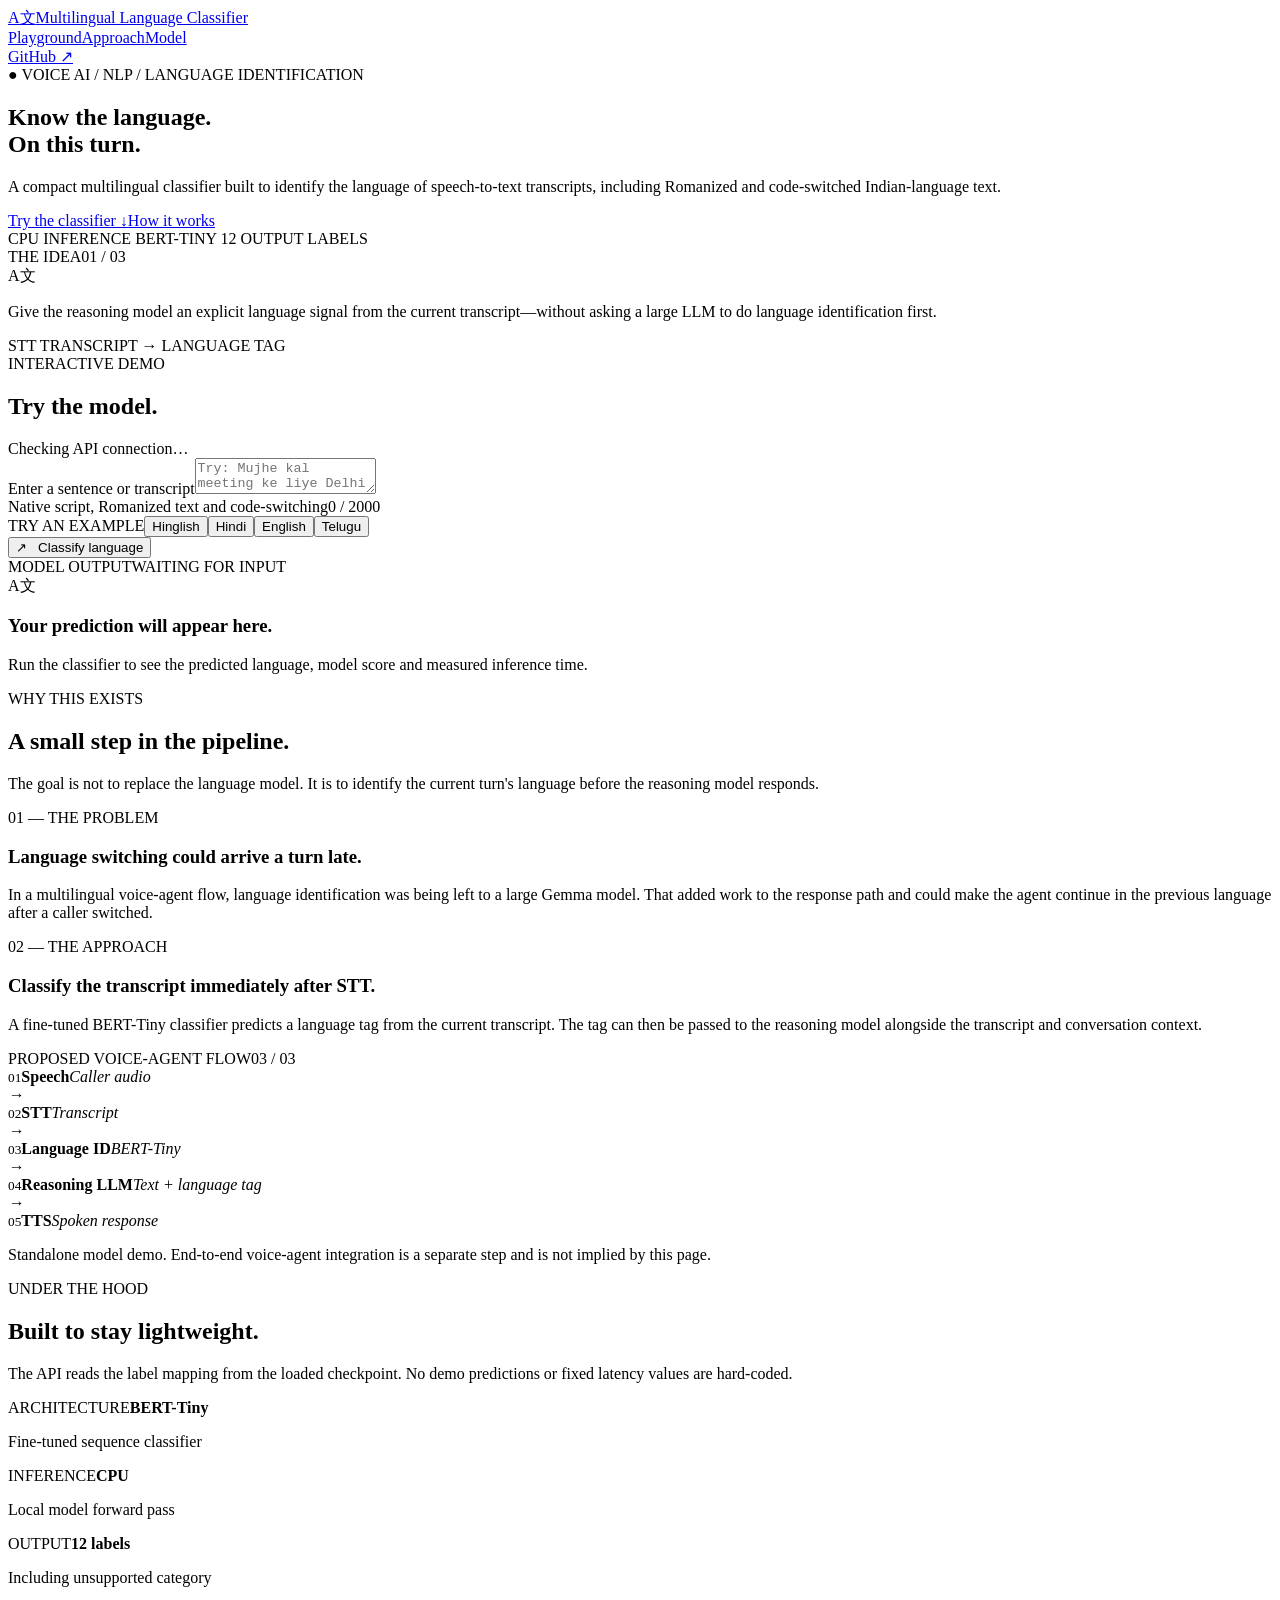
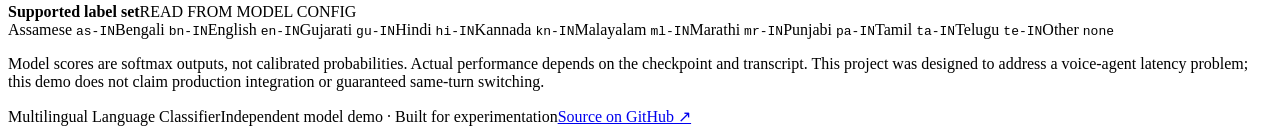
==== demo/frontend/index.html @ e30efd7d "Add monochrome classifier demo frontend" ====
<!doctype html>
<html lang="en">
<head>
<meta charset="utf-8"><meta name="viewport" content="width=device-width,initial-scale=1">
<meta name="description" content="A lightweight multilingual language classifier for voice-agent transcripts.">
<meta name="theme-color" content="#090909"><title>Multilingual Language Classifier</title>
<link rel="preconnect" href="https://fonts.googleapis.com"><link rel="preconnect" href="https://fonts.gstatic.com" crossorigin>
<link href="https://fonts.googleapis.com/css2?family=DM+Mono:wght@400;500&family=DM+Sans:wght@400;500;600;700&display=swap" rel="stylesheet">
<link rel="stylesheet" href="./styles.css">
</head>
<body><div class="shell">
<header class="topbar"><a class="brand" href="#top"><span class="brand-mark">A文</span>Multilingual Language Classifier</a><nav><a href="#playground">Playground</a><a href="#approach">Approach</a><a href="#model">Model</a></nav><a class="github" href="https://github.com/abhinavnautiyalDS/Real-Time-Language-Switching-for-Voice-Agents" target="_blank" rel="noreferrer">GitHub ↗</a></header>
<main id="top">
<section class="hero"><div><div class="eyebrow">● VOICE AI / NLP / LANGUAGE IDENTIFICATION</div><h1>Know the language.<br><span>On this turn.</span></h1><p class="lede">A compact multilingual classifier built to identify the language of speech-to-text transcripts, including Romanized and code-switched Indian-language text.</p><div class="actions"><a class="btn white" href="#playground">Try the classifier ↓</a><a class="btn outline" href="#approach">How it works</a></div><div class="features">CPU INFERENCE <i></i> BERT-TINY <i></i> 12 OUTPUT LABELS</div></div>
<aside class="hero-note"><div class="note-head"><span>THE IDEA</span><span>01 / 03</span></div><div class="glyph">A文</div><p>Give the reasoning model an explicit language signal from the current transcript—without asking a large LLM to do language identification first.</p><div class="note-foot">STT TRANSCRIPT <b>→</b> LANGUAGE TAG</div></aside></section>
<section class="section" id="playground"><div class="section-head"><div><div class="eyebrow">INTERACTIVE DEMO</div><h2>Try the model.</h2></div><div class="api-status"><i id="status-dot"></i><span id="api-status">Checking API connection…</span></div></div>
<div class="demo-grid"><div class="panel input-panel"><label for="sentence">Enter a sentence or transcript</label><textarea id="sentence" maxlength="2000" placeholder="Try: Mujhe kal meeting ke liye Delhi jaana hai."></textarea><div class="input-meta"><span>Native script, Romanized text and code-switching</span><span id="char-count">0 / 2000</span></div><div class="samples"><span>TRY AN EXAMPLE</span><button data-sample="Mujhe kal meeting ke liye Delhi jaana hai.">Hinglish</button><button data-sample="मुझे हिंदी में जवाब चाहिए।">Hindi</button><button data-sample="I need some help with my account.">English</button><button data-sample="నాకు రేపు సమావేశం ఉంది.">Telugu</button></div><button class="btn white run" id="classify-button">↗ &nbsp; Classify language</button><p class="error" id="error-message" role="alert" hidden></p></div>
<div class="panel output-panel"><div class="output-head"><span>MODEL OUTPUT</span><span id="result-state">WAITING FOR INPUT</span></div><div class="empty" id="empty-result"><div class="empty-glyph">A文</div><h3>Your prediction will appear here.</h3><p>Run the classifier to see the predicted language, model score and measured inference time.</p></div><div id="prediction" hidden><div class="prediction-label">PREDICTED LANGUAGE</div><div class="prediction-main"><strong id="predicted-language">—</strong><code id="predicted-code">—</code></div><div class="stats"><div><span>MODEL SCORE</span><strong id="confidence">—</strong></div><div><span>INFERENCE TIME</span><strong id="latency">—</strong></div></div><div class="alternatives-title">TOP MODEL SCORES</div><div id="alternatives"></div><p class="disclaimer" id="result-note"></p></div></div></div></section>
<section class="section" id="approach"><div class="section-head"><div><div class="eyebrow">WHY THIS EXISTS</div><h2>A small step in the pipeline.</h2></div><p class="intro">The goal is not to replace the language model. It is to identify the current turn's language before the reasoning model responds.</p></div>
<div class="stories"><article class="story"><span>01 — THE PROBLEM</span><h3>Language switching could arrive a turn late.</h3><p>In a multilingual voice-agent flow, language identification was being left to a large Gemma model. That added work to the response path and could make the agent continue in the previous language after a caller switched.</p></article><article class="story inverse"><span>02 — THE APPROACH</span><h3>Classify the transcript immediately after STT.</h3><p>A fine-tuned BERT-Tiny classifier predicts a language tag from the current transcript. The tag can then be passed to the reasoning model alongside the transcript and conversation context.</p></article></div>
<div class="panel pipeline"><div class="output-head"><span>PROPOSED VOICE-AGENT FLOW</span><span>03 / 03</span></div><div class="steps"><div><small>01</small><b>Speech</b><em>Caller audio</em></div><i>→</i><div><small>02</small><b>STT</b><em>Transcript</em></div><i>→</i><div class="active"><small>03</small><b>Language ID</b><em>BERT-Tiny</em></div><i>→</i><div><small>04</small><b>Reasoning LLM</b><em>Text + language tag</em></div><i>→</i><div><small>05</small><b>TTS</b><em>Spoken response</em></div></div><p class="disclaimer">Standalone model demo. End-to-end voice-agent integration is a separate step and is not implied by this page.</p></div></section>
<section class="section" id="model"><div class="section-head"><div><div class="eyebrow">UNDER THE HOOD</div><h2>Built to stay lightweight.</h2></div><p class="intro">The API reads the label mapping from the loaded checkpoint. No demo predictions or fixed latency values are hard-coded.</p></div><div class="model-grid"><article class="panel model-card"><span>ARCHITECTURE</span><strong>BERT-Tiny</strong><p>Fine-tuned sequence classifier</p></article><article class="panel model-card"><span>INFERENCE</span><strong>CPU</strong><p>Local model forward pass</p></article><article class="panel model-card"><span>OUTPUT</span><strong>12 labels</strong><p>Including unsupported category</p></article></div>
<div class="panel languages"><div class="output-head"><b>Supported label set</b><span>READ FROM MODEL CONFIG</span></div><div class="tags"><span>Assamese <code>as-IN</code></span><span>Bengali <code>bn-IN</code></span><span>English <code>en-IN</code></span><span>Gujarati <code>gu-IN</code></span><span>Hindi <code>hi-IN</code></span><span>Kannada <code>kn-IN</code></span><span>Malayalam <code>ml-IN</code></span><span>Marathi <code>mr-IN</code></span><span>Punjabi <code>pa-IN</code></span><span>Tamil <code>ta-IN</code></span><span>Telugu <code>te-IN</code></span><span>Other <code>none</code></span></div></div>
<p class="fine-print">Model scores are softmax outputs, not calibrated probabilities. Actual performance depends on the checkpoint and transcript. This project was designed to address a voice-agent latency problem; this demo does not claim production integration or guaranteed same-turn switching.</p></section>
</main><footer><span>Multilingual Language Classifier</span><span>Independent model demo · Built for experimentation</span><a href="https://github.com/abhinavnautiyalDS/Real-Time-Language-Switching-for-Voice-Agents" target="_blank" rel="noreferrer">Source on GitHub ↗</a></footer>
</div><script src="./config.js"></script><script src="./app.js"></script></body></html>
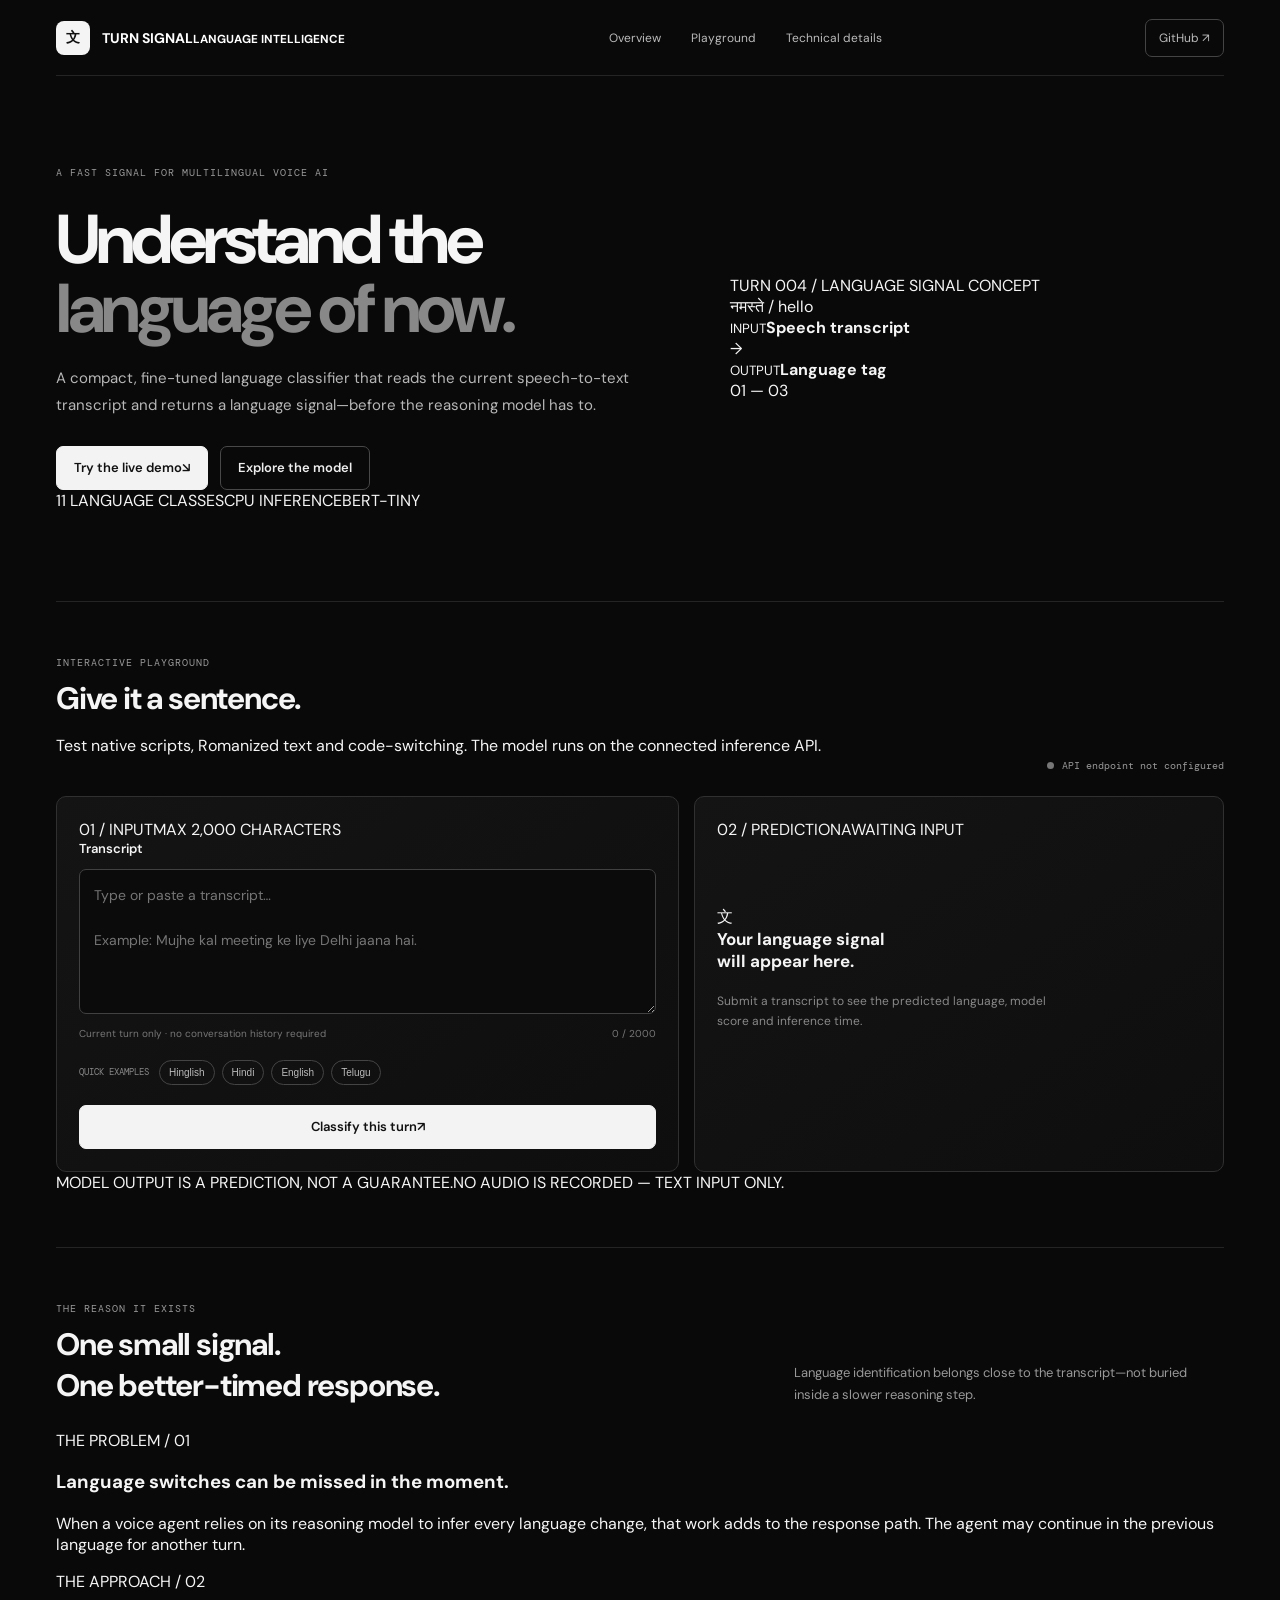
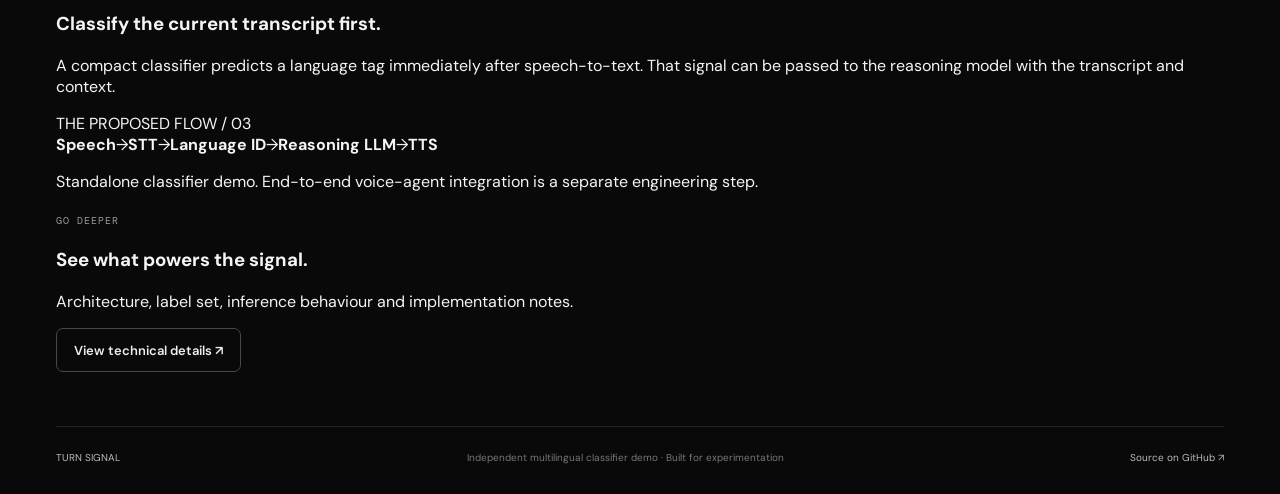
==== commit ae425b4d: "Redesign classifier overview and interactive playground" ====
--- a/demo/frontend/index.html
+++ b/demo/frontend/index.html
@@ -3,24 +3,20 @@
 <head>
 <meta charset="utf-8"><meta name="viewport" content="width=device-width,initial-scale=1">
 <meta name="description" content="A lightweight multilingual language classifier for voice-agent transcripts.">
-<meta name="theme-color" content="#090909"><title>Multilingual Language Classifier</title>
+<meta name="theme-color" content="#090909"><title>TurnSignal — Multilingual Language Classifier</title>
 <link rel="preconnect" href="https://fonts.googleapis.com"><link rel="preconnect" href="https://fonts.gstatic.com" crossorigin>
-<link href="https://fonts.googleapis.com/css2?family=DM+Mono:wght@400;500&family=DM+Sans:wght@400;500;600;700&display=swap" rel="stylesheet">
+<link href="https://fonts.googleapis.com/css2?family=DM+Mono:wght@400;500&family=DM+Sans:wght@400;500;600;700;800&display=swap" rel="stylesheet">
 <link rel="stylesheet" href="./styles.css">
 </head>
 <body><div class="shell">
-<header class="topbar"><a class="brand" href="#top"><span class="brand-mark">A文</span>Multilingual Language Classifier</a><nav><a href="#playground">Playground</a><a href="#approach">Approach</a><a href="#model">Model</a></nav><a class="github" href="https://github.com/abhinavnautiyalDS/Real-Time-Language-Switching-for-Voice-Agents" target="_blank" rel="noreferrer">GitHub ↗</a></header>
+<header class="topbar"><a class="brand" href="./index.html"><span class="brand-mark">文</span><span>TURN SIGNAL<small>LANGUAGE INTELLIGENCE</small></span></a><nav><a class="active" href="./index.html">Overview</a><a href="#playground">Playground</a><a href="./technical.html">Technical details</a></nav><a class="github" href="https://github.com/abhinavnautiyalDS/Real-Time-Language-Switching-for-Voice-Agents" target="_blank" rel="noreferrer">GitHub ↗</a></header>
 <main id="top">
-<section class="hero"><div><div class="eyebrow">● VOICE AI / NLP / LANGUAGE IDENTIFICATION</div><h1>Know the language.<br><span>On this turn.</span></h1><p class="lede">A compact multilingual classifier built to identify the language of speech-to-text transcripts, including Romanized and code-switched Indian-language text.</p><div class="actions"><a class="btn white" href="#playground">Try the classifier ↓</a><a class="btn outline" href="#approach">How it works</a></div><div class="features">CPU INFERENCE <i></i> BERT-TINY <i></i> 12 OUTPUT LABELS</div></div>
-<aside class="hero-note"><div class="note-head"><span>THE IDEA</span><span>01 / 03</span></div><div class="glyph">A文</div><p>Give the reasoning model an explicit language signal from the current transcript—without asking a large LLM to do language identification first.</p><div class="note-foot">STT TRANSCRIPT <b>→</b> LANGUAGE TAG</div></aside></section>
-<section class="section" id="playground"><div class="section-head"><div><div class="eyebrow">INTERACTIVE DEMO</div><h2>Try the model.</h2></div><div class="api-status"><i id="status-dot"></i><span id="api-status">Checking API connection…</span></div></div>
-<div class="demo-grid"><div class="panel input-panel"><label for="sentence">Enter a sentence or transcript</label><textarea id="sentence" maxlength="2000" placeholder="Try: Mujhe kal meeting ke liye Delhi jaana hai."></textarea><div class="input-meta"><span>Native script, Romanized text and code-switching</span><span id="char-count">0 / 2000</span></div><div class="samples"><span>TRY AN EXAMPLE</span><button data-sample="Mujhe kal meeting ke liye Delhi jaana hai.">Hinglish</button><button data-sample="मुझे हिंदी में जवाब चाहिए।">Hindi</button><button data-sample="I need some help with my account.">English</button><button data-sample="నాకు రేపు సమావేశం ఉంది.">Telugu</button></div><button class="btn white run" id="classify-button">↗ &nbsp; Classify language</button><p class="error" id="error-message" role="alert" hidden></p></div>
-<div class="panel output-panel"><div class="output-head"><span>MODEL OUTPUT</span><span id="result-state">WAITING FOR INPUT</span></div><div class="empty" id="empty-result"><div class="empty-glyph">A文</div><h3>Your prediction will appear here.</h3><p>Run the classifier to see the predicted language, model score and measured inference time.</p></div><div id="prediction" hidden><div class="prediction-label">PREDICTED LANGUAGE</div><div class="prediction-main"><strong id="predicted-language">—</strong><code id="predicted-code">—</code></div><div class="stats"><div><span>MODEL SCORE</span><strong id="confidence">—</strong></div><div><span>INFERENCE TIME</span><strong id="latency">—</strong></div></div><div class="alternatives-title">TOP MODEL SCORES</div><div id="alternatives"></div><p class="disclaimer" id="result-note"></p></div></div></div></section>
-<section class="section" id="approach"><div class="section-head"><div><div class="eyebrow">WHY THIS EXISTS</div><h2>A small step in the pipeline.</h2></div><p class="intro">The goal is not to replace the language model. It is to identify the current turn's language before the reasoning model responds.</p></div>
-<div class="stories"><article class="story"><span>01 — THE PROBLEM</span><h3>Language switching could arrive a turn late.</h3><p>In a multilingual voice-agent flow, language identification was being left to a large Gemma model. That added work to the response path and could make the agent continue in the previous language after a caller switched.</p></article><article class="story inverse"><span>02 — THE APPROACH</span><h3>Classify the transcript immediately after STT.</h3><p>A fine-tuned BERT-Tiny classifier predicts a language tag from the current transcript. The tag can then be passed to the reasoning model alongside the transcript and conversation context.</p></article></div>
-<div class="panel pipeline"><div class="output-head"><span>PROPOSED VOICE-AGENT FLOW</span><span>03 / 03</span></div><div class="steps"><div><small>01</small><b>Speech</b><em>Caller audio</em></div><i>→</i><div><small>02</small><b>STT</b><em>Transcript</em></div><i>→</i><div class="active"><small>03</small><b>Language ID</b><em>BERT-Tiny</em></div><i>→</i><div><small>04</small><b>Reasoning LLM</b><em>Text + language tag</em></div><i>→</i><div><small>05</small><b>TTS</b><em>Spoken response</em></div></div><p class="disclaimer">Standalone model demo. End-to-end voice-agent integration is a separate step and is not implied by this page.</p></div></section>
-<section class="section" id="model"><div class="section-head"><div><div class="eyebrow">UNDER THE HOOD</div><h2>Built to stay lightweight.</h2></div><p class="intro">The API reads the label mapping from the loaded checkpoint. No demo predictions or fixed latency values are hard-coded.</p></div><div class="model-grid"><article class="panel model-card"><span>ARCHITECTURE</span><strong>BERT-Tiny</strong><p>Fine-tuned sequence classifier</p></article><article class="panel model-card"><span>INFERENCE</span><strong>CPU</strong><p>Local model forward pass</p></article><article class="panel model-card"><span>OUTPUT</span><strong>12 labels</strong><p>Including unsupported category</p></article></div>
-<div class="panel languages"><div class="output-head"><b>Supported label set</b><span>READ FROM MODEL CONFIG</span></div><div class="tags"><span>Assamese <code>as-IN</code></span><span>Bengali <code>bn-IN</code></span><span>English <code>en-IN</code></span><span>Gujarati <code>gu-IN</code></span><span>Hindi <code>hi-IN</code></span><span>Kannada <code>kn-IN</code></span><span>Malayalam <code>ml-IN</code></span><span>Marathi <code>mr-IN</code></span><span>Punjabi <code>pa-IN</code></span><span>Tamil <code>ta-IN</code></span><span>Telugu <code>te-IN</code></span><span>Other <code>none</code></span></div></div>
-<p class="fine-print">Model scores are softmax outputs, not calibrated probabilities. Actual performance depends on the checkpoint and transcript. This project was designed to address a voice-agent latency problem; this demo does not claim production integration or guaranteed same-turn switching.</p></section>
-</main><footer><span>Multilingual Language Classifier</span><span>Independent model demo · Built for experimentation</span><a href="https://github.com/abhinavnautiyalDS/Real-Time-Language-Switching-for-Voice-Agents" target="_blank" rel="noreferrer">Source on GitHub ↗</a></footer>
-</div><script src="./config.js"></script><script src="./app.js"></script></body></html>
+<section class="hero hero-v2"><div class="hero-copy"><div class="eyebrow"><span class="eyebrow-dot"></span> A FAST SIGNAL FOR MULTILINGUAL VOICE AI</div><h1>Understand the<br><span>language of now.</span></h1><p class="lede">A compact, fine-tuned language classifier that reads the current speech-to-text transcript and returns a language signal—before the reasoning model has to.</p><div class="actions"><a class="btn white" href="#playground">Try the live demo <span>↘</span></a><a class="btn outline" href="./technical.html">Explore the model</a></div><div class="hero-meta"><span>11 LANGUAGE CLASSES</span><i></i><span>CPU INFERENCE</span><i></i><span>BERT-TINY</span></div></div>
+<aside class="hero-visual"><div class="visual-top"><span>TURN 004 / LANGUAGE SIGNAL</span><span class="live-mark"><i></i> CONCEPT</span></div><div class="visual-language">नमस्ते<span> / </span>hello</div><div class="visual-rule"></div><div class="visual-bottom"><div><small>INPUT</small><b>Speech transcript</b></div><div class="visual-arrow">→</div><div><small>OUTPUT</small><b>Language tag</b></div></div><div class="visual-index">01 — 03</div></aside></section>
+<section class="section section-playground" id="playground"><div class="section-head"><div><div class="eyebrow">INTERACTIVE PLAYGROUND</div><h2>Give it a sentence.</h2><p class="section-sub">Test native scripts, Romanized text and code-switching. The model runs on the connected inference API.</p></div><div class="api-status" id="api-indicator"><i id="status-dot"></i><span id="api-status">Checking API connection…</span></div></div>
+<div class="demo-grid"><div class="panel input-panel"><div class="panel-kicker"><span>01 / INPUT</span><span>MAX 2,000 CHARACTERS</span></div><label for="sentence">Transcript</label><textarea id="sentence" maxlength="2000" placeholder="Type or paste a transcript…&#10;&#10;Example: Mujhe kal meeting ke liye Delhi jaana hai."></textarea><div class="input-meta"><span>Current turn only · no conversation history required</span><span id="char-count">0 / 2000</span></div><div class="samples"><span>QUICK EXAMPLES</span><button data-sample="Mujhe kal meeting ke liye Delhi jaana hai.">Hinglish</button><button data-sample="मुझे हिंदी में जवाब चाहिए।">Hindi</button><button data-sample="I need some help with my account.">English</button><button data-sample="నాకు రేపు సమావేశం ఉంది.">Telugu</button></div><button class="btn white run" id="classify-button">Classify this turn <span>↗</span></button><p class="error" id="error-message" role="alert" hidden></p></div>
+<div class="panel output-panel"><div class="panel-kicker"><span>02 / PREDICTION</span><span id="result-state">AWAITING INPUT</span></div><div class="empty" id="empty-result"><div class="empty-symbol">文</div><h3>Your language signal<br>will appear here.</h3><p>Submit a transcript to see the predicted language, model score and inference time.</p></div><div id="prediction" hidden><div class="prediction-label">PREDICTED LANGUAGE</div><div class="prediction-main"><strong id="predicted-language">—</strong><code id="predicted-code">—</code></div><div class="stats"><div><span>SOFTMAX SCORE</span><strong id="confidence">—</strong></div><div><span>INFERENCE TIME</span><strong id="latency">—</strong></div></div><div class="alternatives-title">ALTERNATIVE SCORES</div><div id="alternatives"></div><p class="disclaimer" id="result-note">Scores are model softmax outputs, not calibrated probabilities.</p></div></div></div>
+<div class="playground-foot"><span>MODEL OUTPUT IS A PREDICTION, NOT A GUARANTEE.</span><span>NO AUDIO IS RECORDED — TEXT INPUT ONLY.</span></div></section>
+<section class="section" id="approach"><div class="section-head"><div><div class="eyebrow">THE REASON IT EXISTS</div><h2>One small signal.<br>One better-timed response.</h2></div><p class="intro">Language identification belongs close to the transcript—not buried inside a slower reasoning step.</p></div><div class="approach-grid"><article class="approach-card"><span>THE PROBLEM / 01</span><h3>Language switches can be missed in the moment.</h3><p>When a voice agent relies on its reasoning model to infer every language change, that work adds to the response path. The agent may continue in the previous language for another turn.</p></article><article class="approach-card approach-highlight"><span>THE APPROACH / 02</span><h3>Classify the current transcript first.</h3><p>A compact classifier predicts a language tag immediately after speech-to-text. That signal can be passed to the reasoning model with the transcript and context.</p></article><article class="approach-card approach-flow"><span>THE PROPOSED FLOW / 03</span><div class="mini-flow"><b>Speech</b><i>→</i><b>STT</b><i>→</i><b class="flow-active">Language ID</b><i>→</i><b>Reasoning LLM</b><i>→</i><b>TTS</b></div><p>Standalone classifier demo. End-to-end voice-agent integration is a separate engineering step.</p></article></div><div class="details-link"><div><span class="eyebrow">GO DEEPER</span><h3>See what powers the signal.</h3><p>Architecture, label set, inference behaviour and implementation notes.</p></div><a class="btn outline" href="./technical.html">View technical details ↗</a></div></section>
+</main><footer><a class="footer-brand" href="./index.html">TURN SIGNAL</a><span>Independent multilingual classifier demo · Built for experimentation</span><a href="https://github.com/abhinavnautiyalDS/Real-Time-Language-Switching-for-Voice-Agents" target="_blank" rel="noreferrer">Source on GitHub ↗</a></footer>
+</div><script src="./config.js"></script><script src="./app.js"></script></body></html>
--- a/demo/frontend/styles.css
+++ b/demo/frontend/styles.css
@@ -0,0 +1 @@
+:root{color-scheme:dark;--bg:#090909;--surface:#111;--line:#303030;--text:#f5f5f5;--muted:#a1a1a1}*{box-sizing:border-box}html{scroll-behavior:smooth}body{margin:0;background:var(--bg);color:var(--text);font-family:"DM Sans",Arial,sans-serif}.shell{max-width:1440px;margin:auto;padding:0 56px}.topbar{height:76px;border-bottom:1px solid #242424;display:flex;align-items:center;justify-content:space-between;gap:20px}.brand{display:flex;align-items:center;gap:12px;color:#fff;text-decoration:none;font-weight:700;font-size:14px}.brand-mark{width:34px;height:34px;border-radius:8px;background:#f4f4f4;color:#111;display:grid;place-items:center}.topbar nav{display:flex;gap:30px}.topbar nav a,.github,footer a{color:#bbb;text-decoration:none;font-size:12px}.github{border:1px solid #444;border-radius:7px;padding:10px 13px}.eyebrow,.note-head,.note-foot,.features,.output-head,.prediction-label,.stats span,.alternatives-title,.model-card>span,.languages .output-head span,.story>span{font:10px "DM Mono",monospace;letter-spacing:1px;color:#999}.hero{display:grid;grid-template-columns:1.1fr .9fr;gap:70px;align-items:center;padding:90px 0;min-height:480px}.hero h1{font-size:clamp(48px,5.4vw,72px);letter-spacing:-4px;line-height:1;margin:26px 0 22px}.hero h1 span{color:#888}.lede{max-width:590px;color:#b7b7b7;line-height:1.75;font-size:15px}.actions{display:flex;gap:12px;margin-top:28px}.btn{border-radius:7px;min-height:44px;padding:0 17px;display:inline-flex;align-items:center;justify-content:center;text-decoration:none;font:600 13px "DM Sans",sans-serif;cursor:pointer}.white{background:#f3f3f3;color:#111;border:1px solid #f3f3f3}.outline{color:#eee;border:1px solid #484848;background:transparent}.features{display:flex;gap:13px;align-items:center;margin-top:32px}.features i{width:3px;height:3px;border-radius:50%;background:#777}.hero-note,.panel,.story{border:1px solid var(--line);border-radius:10px;background:linear-gradient(145deg,#141414,#0e0e0e)}.hero-note{padding:22px 24px;min-height:290px;display:flex;flex-direction:column;justify-content:space-between}.note-head{display:flex;justify-content:space-between}.note-head span:last-child{color:#666}.glyph{font-size:70px;letter-spacing:-5px;margin:20px 0;color:#eee}.hero-note p{font-size:14px;color:#aaa;line-height:1.7;max-width:390px}.note-foot{color:#ccc}.note-foot b{margin:0 10px;color:#fff}.section{padding:54px 0;border-top:1px solid #242424}.section-head{display:flex;align-items:flex-end;justify-content:space-between;gap:25px;margin-bottom:24px}.section h2{font-size:31px;letter-spacing:-1.2px;margin:9px 0 0}.intro{max-width:430px;color:#999;font-size:13px;line-height:1.7;margin:0}.api-status{display:flex;align-items:center;gap:8px;color:#999;font:10px "DM Mono",monospace}.api-status i{width:7px;height:7px;border-radius:50%;background:#777}.api-status.online i{background:#eee}.demo-grid{display:grid;grid-template-columns:1fr .85fr;gap:15px}.input-panel,.output-panel{padding:22px}.input-panel label{display:block;font-weight:600;font-size:13px;margin-bottom:12px}textarea{width:100%;height:145px;resize:vertical;background:#0b0b0b;color:#eee;border:1px solid #414141;border-radius:7px;padding:14px;font:14px/1.6 "DM Sans",sans-serif;outline:none}textarea:focus{border-color:#aaa}.input-meta{display:flex;justify-content:space-between;gap:10px;color:#777;font-size:10px;margin-top:8px}.samples{display:flex;gap:7px;align-items:center;flex-wrap:wrap;margin:20px 0}.samples>span{font:9px "DM Mono",monospace;color:#888;margin-right:3px}.samples button{background:transparent;border:1px solid #444;border-radius:20px;color:#bbb;padding:6px 9px;font-size:10px;cursor:pointer}.samples button:hover{border-color:#aaa;color:#fff}.run{width:100%}.output-panel{min-height:335px}.output-head{display:flex;justify-content:space-between;align-items:center}.output-head span:last-child{color:#777}.empty{min-height:270px;display:flex;flex-direction:column;justify-content:center;align-items:flex-start}.empty-glyph{border:1px solid #444;border-radius:8px;padding:12px 14px;margin-bottom:16px}.empty h3{font-size:17px;margin:0 0 7px}.empty p{max-width:330px;font-size:12px;color:#888;line-height:1.7}.prediction-label{margin-top:35px}.prediction-main{display:flex;align-items:center;gap:12px;margin:10px 0 24px}.prediction-main strong{font-size:34px}.prediction-main code,.tags code{font:10px "DM Mono",monospace;color:#aaa;border:1px solid #444;border-radius:5px;padding:5px 7px}.stats{display:grid;grid-template-columns:1fr 1fr;border-block:1px solid #333;padding:15px 0;margin-bottom:20px}.stats div+div{border-left:1px solid #333;padding-left:20px}.stats strong{display:block;font-size:21px;margin-top:7px}.alternatives-title{margin-bottom:12px}.alternative{display:grid;grid-template-columns:95px 1fr 45px;gap:10px;align-items:center;margin:10px 0;color:#bbb;font-size:11px}.bar-track{height:5px;background:#2b2b2b;border-radius:9px;overflow:hidden}.bar-fill{height:100%;background:#eee}.alternative-value{text-align:right;font:10px "DM Mono",monospace}.disclaimer,.fine-print{font-size:10px;color:#777;line-height:1.7}.error{color:#ffb4b4;font-size:12px}.stories{display:grid;grid-template-columns:1fr 1fr;gap:14px}.story{padding:24px}.story h3{font-size:21px;line-height:1.3;max-width:430px;margin:26px 0 12px}.story p{font-size:12px;line-height:1.75;color:#999;margin:0}.story.inverse{background:#f0f0f0;color:#111;border-color:#eee}.story.inverse>span,.story.inverse p{color:#555}.pipeline{padding:20px;margin-top:14px}.steps{display:flex;align-items:center;justify-content:space-between;gap:8px;margin-top:23px}.steps>div{flex:1;min-width:0;border:1px solid #444;border-radius:7px;padding:12px;display:flex;flex-direction:column;gap:5px}.steps small,.steps em{font:10px "DM Mono",monospace;color:#888}.steps b{font-size:12px}.steps>i{font-style:normal;color:#777}.steps .active{background:#eee;color:#111;border-color:#eee}.steps .active small,.steps .active em{color:#555}.model-grid{display:grid;grid-template-columns:repeat(3,1fr);gap:13px}.model-card{padding:20px;display:flex;flex-direction:column;gap:10px}.model-card strong{font-size:27px;letter-spacing:-1px}.model-card p{font-size:11px;color:#888;margin:0}.languages{padding:20px;margin-top:14px}.languages .output-head b{font-size:14px}.tags{display:flex;flex-wrap:wrap;gap:8px;margin-top:18px}.tags span{border:1px solid #444;border-radius:5px;padding:8px 10px;color:#ccc;font-size:11px}.tags code{margin-left:5px;padding:3px 5px}.fine-print{max-width:900px;margin-top:18px}footer{border-top:1px solid #242424;padding:24px 0 30px;display:flex;justify-content:space-between;gap:14px;color:#777;font-size:10px}footer a{font-size:10px}.error[hidden],[hidden]{display:none!important}@media(max-width:900px){.shell{padding:0 28px}.hero{gap:32px;padding:65px 0}.hero h1{font-size:54px}.demo-grid{grid-template-columns:1fr}.steps{flex-wrap:wrap}.steps>div{flex-basis:27%}.steps>i{display:none}}@media(max-width:640px){.shell{padding:0 17px}.topbar{height:65px}.brand{font-size:11px}.brand-mark{width:29px;height:29px}.topbar nav{display:none}.github{font-size:10px;padding:8px}.hero{grid-template-columns:1fr;padding:58px 0;gap:28px}.hero h1{font-size:47px;letter-spacing:-2px}.lede{font-size:13px}.section{padding:40px 0}.section-head{align-items:flex-start;flex-direction:column}.section h2{font-size:27px}.intro{font-size:12px}.stories{grid-template-columns:1fr}.model-grid{grid-template-columns:1fr}.steps>div{flex-basis:43%}.input-panel,.output-panel{padding:16px}.samples{gap:6px}.samples>span{width:100%}footer{flex-direction:column}}
